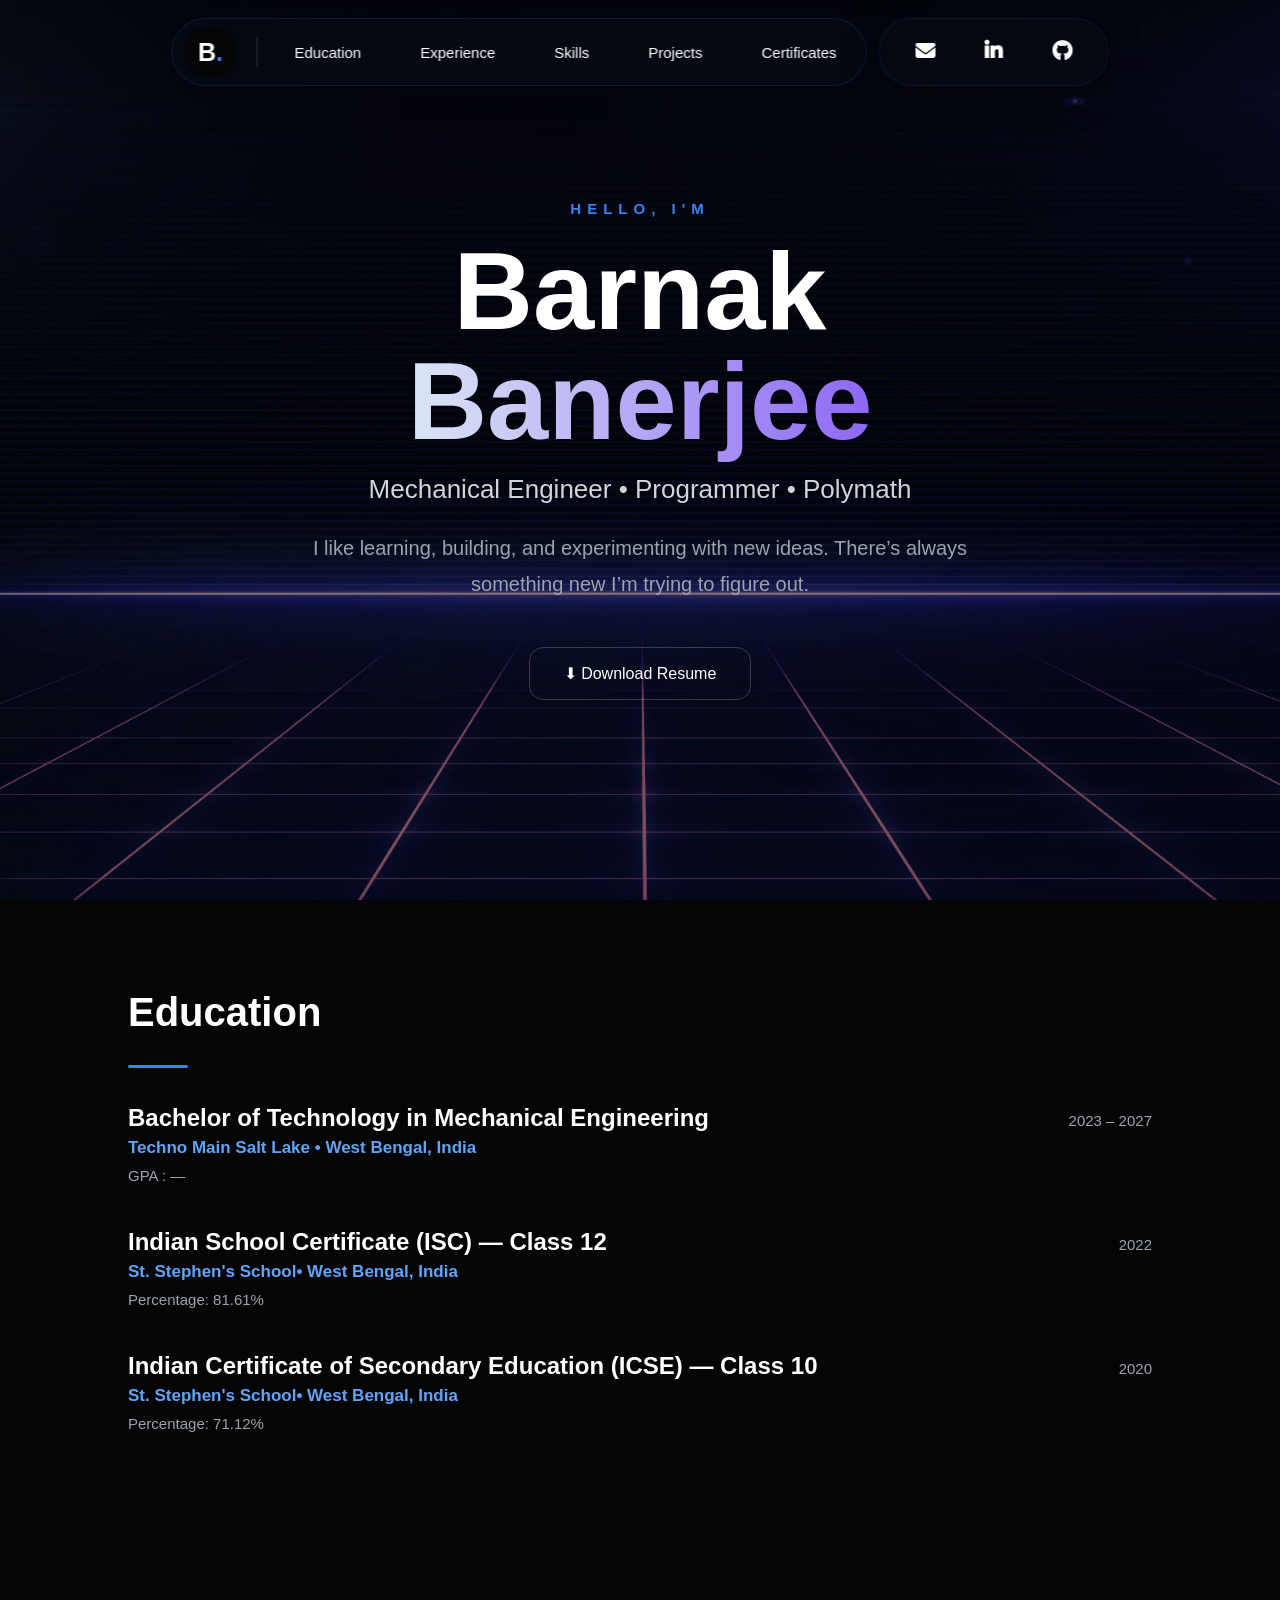
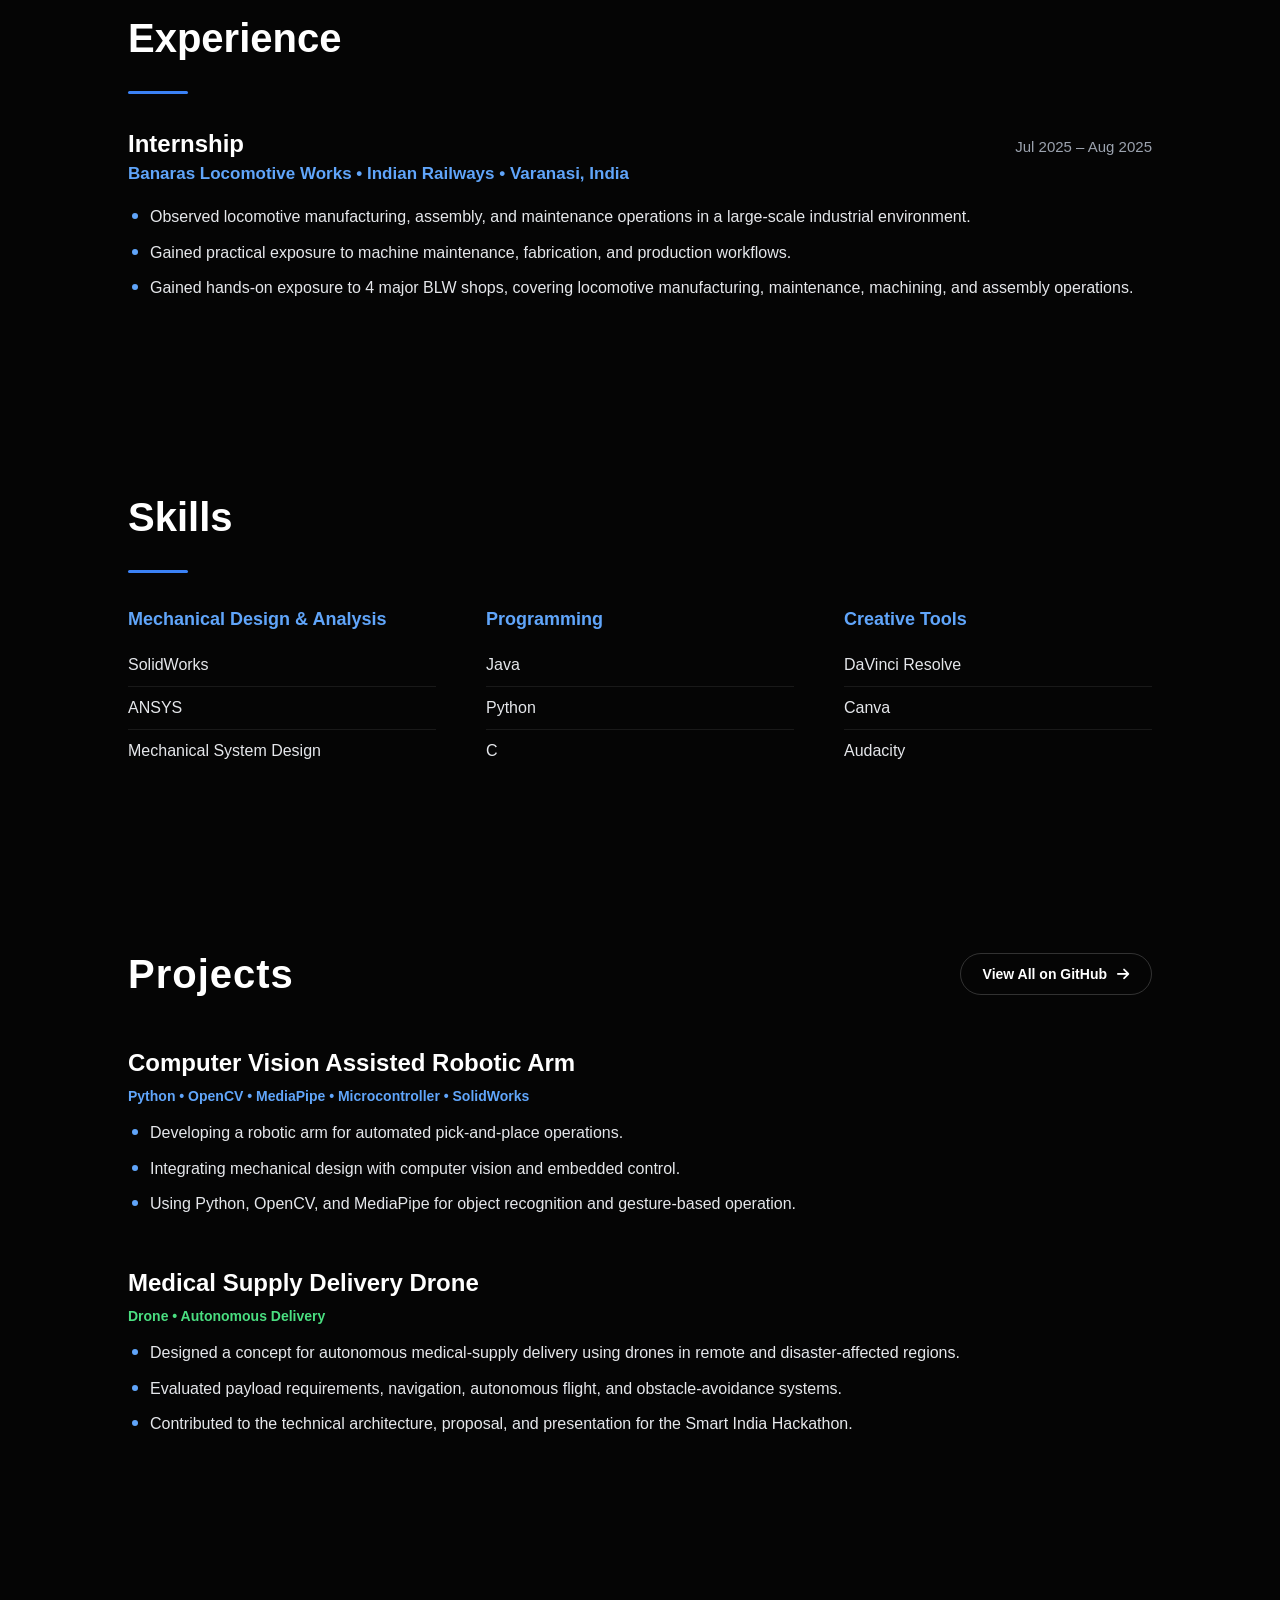
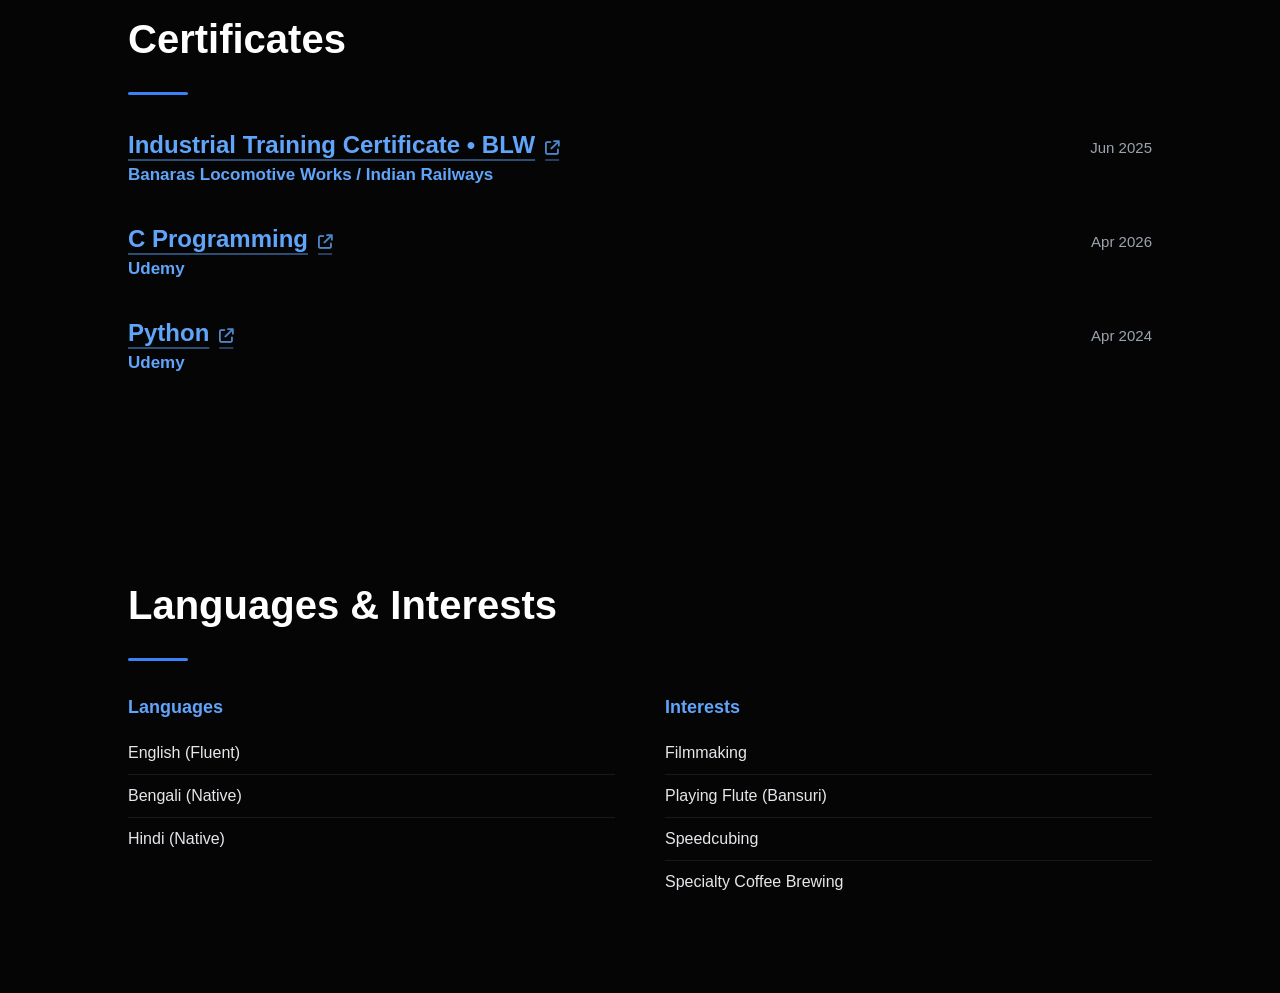
==== buffer.html @ c885ac97 "check" ====
<!DOCTYPE html><html>
    <head>
    <link rel="stylesheet" href="https://cdnjs.cloudflare.com/ajax/libs/font-awesome/6.5.2/css/all.min.css">
    <meta charset='UTF-8'><meta name='viewport' content='width=device-width,initial-scale=1'>
<title>Barnak | Portfolio</title><link rel='stylesheet' href='style.css'></head>
<body>
<nav>

    <!-- Navigation -->
    <div class="nav-main" id="navMain">

        <div class="nav-logo" id="navLogoBtn" role="button" tabindex="0" aria-label="Toggle menu">
            B<span>.</span>
        </div>

        <div class="nav-divider"></div>

        <div class="nav-links" id="navLinks">
            <a href="#education">Education</a>
            <a href="#experience">Experience</a>
            <a href="#skills">Skills</a>
            <a href="#projects">Projects</a>
            <a href="#certificates">Certificates</a>

        </div>

    </div>


    <!-- Contact -->
<div class="nav-contact">

    <a href="mailto:barnakbanerjee6354@gmail.com">
        <i class="fa-solid fa-envelope contact-icon"></i>
        <small></small>
    </a>

    <a href="https://www.linkedin.com/in/banerjeebarnak/" target="_blank">
        <i class="fa-brands fa-linkedin-in contact-icon"></i>
        <small></small>
    </a>

    <a href="https://github.com/Barnak67" target="_blank">
        <i class="fa-brands fa-github contact-icon"></i>
        <small></small>
    </a>

</div>

</nav>
<section class="hero">

    <div class="hero-content">

        <span class="hero-tag">
            HELLO, I'M
        </span>

        <h1>
            Barnak
            <span>Banerjee</span>
        </h1>

        <h2>
            Mechanical Engineer • Programmer • Polymath
        </h2>

        <p>
        I like learning, building, and experimenting with new ideas. 
        There’s always something new I’m trying to figure out.
        </p>

    <div class="hero-buttons">

    <a href="assets/certificates/Barnak_Resume.pdf" target="_blank" class="btn-outline">
        ⬇ Download Resume
    </a>

</div>

    </div>

</section>
<section id='education'>
    <div class="section-header">
        <h2>Education</h2>
        <div class="section-underline"></div>
    </div>

<div class="edu-list">

    <div class="edu-entry">
        <div class="edu-top">
            <h3 class="edu-degree">Bachelor of Technology in Mechanical Engineering</h3>
            <span class="edu-date">2023 – 2027</span>
        </div>
        <p class="edu-school">Techno Main Salt Lake &bull; West Bengal, India</p>
        <p class="edu-detail">GPA : —</p>
    </div>

    <div class="edu-entry">
        <div class="edu-top">
            <h3 class="edu-degree">Indian School Certificate (ISC) — Class 12</h3>
            <span class="edu-date">2022</span>
        </div>
        <p class="edu-school">St. Stephen's School&bull; West Bengal, India </p>
        <p class="edu-detail">Percentage: 81.61%</p>
    </div>

    <div class="edu-entry">
        <div class="edu-top">
            <h3 class="edu-degree">Indian Certificate of Secondary Education (ICSE) — Class 10</h3>
            <span class="edu-date">2020</span>
        </div>
        <p class="edu-school">St. Stephen's School&bull; West Bengal, India</p>
        <p class="edu-detail">Percentage: 71.12%</p>
    </div>

</div>
</section>

<section id='experience'>
    <div class="section-header">
        <h2>Experience</h2>
        <div class="section-underline"></div>
    </div>

    <div class="exp-list">

        <div class="exp-entry">
            <div class="exp-top">   
                <h3 class="exp-title">Internship</h3>
                <span class="exp-date">Jul 2025 – Aug 2025</span>
            </div>
            <p class="exp-company">Banaras Locomotive Works &bull; Indian Railways &bull; Varanasi, India</p>

            <ul class="exp-bullets">
                <li>Observed locomotive manufacturing, assembly, and maintenance operations in a large-scale industrial environment.</li>
                <li>Gained practical exposure to machine maintenance, fabrication, and production workflows.</li>
                <li>Gained hands-on exposure to 4 major BLW shops, covering locomotive manufacturing, maintenance, machining, and assembly operations.</li>
            </ul>
        </div>

        <!-- <div class="exp-entry">
            <div class="exp-top">
                <h3 class="exp-title">Job / Internship Title</h3>
                <span class="exp-date">Start Date – End Date</span>
            </div>
            <p class="exp-company">Company Name &bull; City, Country</p>
            <ul class="exp-bullets">
                <li>...</li>
            </ul>
            <p class="exp-tags">...</p>
        </div> -->

    </div>
</section>

<section id='skills'>
    <div class="section-header">
        <h2>Skills</h2>
        <div class="section-underline"></div>
    </div>

    <div class="skills-columns">

        <div class="skills-category">
            <h3>Mechanical Design & Analysis</h3>
            <ul>
                <li>SolidWorks</li>
                <li>ANSYS</li>
                <li>Mechanical System Design</li>
            </ul>
        </div>

        <div class="skills-category">
            <h3>Programming</h3>
            <ul>
                <li>Java</li>
                <li>Python</li>
                <li>C</li>
            </ul>
        </div>

        <div class="skills-category">
            <h3>Creative Tools</h3>
            <ul>
                <li>DaVinci Resolve</li>
                <li>Canva</li>
                <li>Audacity</li>
            </ul>
        </div>

    </div>
</section>

<section id='projects'>

    <div class="projects-header">
        <h2>Projects</h2>
        <a href="https://github.com/Barnak67" class="btn-view-all" target="_blank">
            View All on GitHub <i class="fa-solid fa-arrow-right"></i>
        </a>
    </div>

    <div class="projects-list">

        <div class="project-entry">
            <h3 class="project-title">Computer Vision Assisted Robotic Arm</h3>
            <p class="project-tag node-blue">Python &bull; OpenCV &bull; MediaPipe &bull; Microcontroller &bull; SolidWorks</p>
            <ul class="project-bullets">
                <li>Developing a robotic arm for automated pick-and-place operations.</li>
                <li>Integrating mechanical design with computer vision and embedded control.</li>
                <li>Using Python, OpenCV, and MediaPipe for object recognition and gesture-based operation.</li>
            </ul>
        </div>

        <div class="project-entry">
            <h3 class="project-title">Medical Supply Delivery Drone</h3>
            <p class="project-tag node-green">Drone &bull; Autonomous Delivery</p>
            <ul class="project-bullets">
                <li>Designed a concept for autonomous medical-supply delivery using drones in remote and disaster-affected regions.</li>
                <li>Evaluated payload requirements, navigation, autonomous flight, and obstacle-avoidance systems.</li>
                <li>Contributed to the technical architecture, proposal, and presentation for the Smart India Hackathon.</li>
            </ul>
        </div>

        <!-- Add more projects by duplicating a .project-entry block.
             Cycle through node-blue / node-purple / node-green / node-orange
             for the .project-tag color. -->

    </div>
</section>
<section id='certificates'>
    <div class="section-header">
        <h2>Certificates</h2>
        <div class="section-underline"></div>
    </div>

    <div class="cert-list">

        <div class="cert-entry">
            <div class="cert-top">
                <a href="assets/certificates/blw_cer.pdf" target="_blank" class="cert-name">Industrial Training Certificate &bull; BLW</a>
                <span class="cert-date">Jun 2025</span>
            </div>
            <p class="cert-issuer">Banaras Locomotive Works / Indian Railways</p>
        </div>
        
        <div class="cert-entry">
            <div class="cert-top">
                <a href="assets/certificates/c_programming.pdf" target="_blank" class="cert-name">C Programming</a>
                <span class="cert-date">Apr 2026</span>
            </div>
            <p class="cert-issuer">Udemy</p>
        </div>

        <div class="cert-entry">
            <div class="cert-top">
                <a href="assets/certificates/python_Cer.pdf" target="_blank" class="cert-name">Python</a>
                <span class="cert-date">Apr 2024</span>
            </div>
            <p class="cert-issuer">Udemy</p>
        </div>
        <!-- Add more certificates by duplicating a .cert-entry block.
             Point each href at the certificate file (PDF or image) saved
             in assets/certificates/, or at its public verification link. -->

    </div>
</section>
<section id='languages-interests'>
    <div class="section-header">
        <h2>Languages &amp; Interests</h2>
        <div class="section-underline"></div>
    </div>

    <div class="skills-columns">

        <div class="skills-category">
            <h3>Languages</h3>
            <ul>
                <li>English (Fluent)</li>
                <li>Bengali (Native)</li>
                <li>Hindi (Native)</li>
            </ul>
        </div>

        <div class="skills-category">
            <h3>Interests</h3>
            <ul>
                <li>Filmmaking</li>
                <li>Playing Flute (Bansuri)</li>
                <li>Speedcubing</li>
                <li>Specialty Coffee Brewing</li>
            </ul>
        </div>

    </div>
</section>
<script src='script.js'></script></body></html>
---- style.css ----
/* RESET */

*{
    margin:0;
    padding:0;
    box-sizing:border-box;
}

html{
    scroll-behavior:smooth;

    /* Fallback shown during the rubber-band overscroll bounce past
       the top/bottom edges - without this it defaults to white. */
    background-color:#050505;

    overscroll-behavior:none;
    overscroll-behavior-y:none;
}

/* BODY */

body{

    font-family:Arial, Helvetica, sans-serif;
    color:white;

    background:
    linear-gradient(
        rgba(0,0,0,.45),
        rgba(0,0,0,.45)
    ),

    url("assets/backgrounds/retrobackground.jpg");

    background-size:cover;
    background-position:center;
    background-repeat:no-repeat;
    background-attachment:fixed;
    background-color:#050505;

    overscroll-behavior:none;
    overscroll-behavior-y:none;

}

/* =========================
   NAVBAR
========================= */

nav{
    position:fixed;
    top:18px;
    left:50%;
    transform:translateX(-50%);

    display:flex;
    align-items:center;
    gap:12px;

    height:68px;

    background:rgba(5,10,18,.78);

    backdrop-filter:blur(20px);
    -webkit-backdrop-filter:blur(20px);

    border-radius:40px;

    z-index:1000;
}


/* =========================
   MAIN NAV
========================= */

.nav-main{
    height:68px;

    display:flex;
    align-items:center;

    padding:0 12px;

    background:rgba(5,10,18,.78);

    backdrop-filter:blur(20px);
    -webkit-backdrop-filter:blur(20px);

    border:1px solid rgba(59,130,246,.16);

    border-radius:40px;

    box-shadow:
        0 10px 35px rgba(0,0,0,.35),
        0 0 25px rgba(37,99,235,.05);
}


/* LOGO */

.nav-logo{
    width:52px;
    height:52px;

    display:flex;
    align-items:center;
    justify-content:center;

    border-radius:50%;

    background:#050505;

    color:#fff;

    font-size:25px;
    font-weight:800;
}

.nav-logo span{
    color:#3b82f6;
}


/* DIVIDER */

.nav-divider{
    width:1px;
    height:30px;

    margin:0 20px;

    background:rgba(255,255,255,.16);
}


/* LINKS */

.nav-links{
    display:flex;
    align-items:center;
    gap:25px;
}

.nav-links a{
    padding:11px 17px;

    border-radius:25px;

    color:#fff;

    text-decoration:none;

    font-size:15px;
    font-weight:500;

    transition:.3s ease;
}

.nav-links a:hover{
    background:rgba(255,255,255,.08);
}

.nav-links a.active{
    background:#2563eb;

    box-shadow:
        0 5px 20px rgba(37,99,235,.3);
}


/* MORE */




/* =========================
   CONTACT PILL
========================= */

.nav-contact{
    height:68px;

    display:flex;
    align-items:center;

    padding:0 12px;

    background:rgba(5,10,18,.78);

    backdrop-filter:blur(20px);
    -webkit-backdrop-filter:blur(20px);

    border:1px solid rgba(59,130,246,.12);

    border-radius:40px;

    box-shadow:
        0 10px 35px rgba(0,0,0,.35);
}


/* CONTACT ITEMS */

.nav-contact a{
    width:68px;
    height:58px;

    display:flex;
    flex-direction:column;
    align-items:center;
    justify-content:center;

    gap:3px;

    color:white;

    text-decoration:none;

    border-radius:30px;

    transition:.3s ease;
}

.nav-contact a:hover{
    background:rgba(59,130,246,.1);

    transform:translateY(-2px);
}


/* ICON */

.contact-icon{
    font-size:20px;
    font-weight:600;
}


/* LABEL */

.nav-contact small{
    font-size:10px;
    opacity:.8;
}

/* THEME BUTTON */

#themeToggle{
    width:42px;
    height:42px;

    margin-left:12px;

    display:flex;
    align-items:center;
    justify-content:center;

    border-radius:50%;

    border:none;

    background:none;

    color:white;

    font-size:22px;

    cursor:pointer;

    transition:.35s ease;
}

#themeToggle:hover{
    background:rgba(255,255,255,.08);

    transform:scale(1.1);
}



nav.scrolled{

    backdrop-filter:blur(45px);

    background:rgba(10,10,10,.55);

    box-shadow:0 12px 40px rgba(0,0,0,.35);

}

.logo{
    font-size:30px;
    font-weight:800;
    letter-spacing:1px;
}

.logo span{
    color:#3b82f6;
}
/* HERO */

.hero{

    min-height:100vh;

    display:flex;
    flex-direction:column;

    justify-content:center;
    align-items:center;

    text-align:center;

    padding:140px 30px;

    position:relative;

}

.hero-content{

    max-width:850px;

}

.hero-tag{

    color:#3b82f6;

    letter-spacing:6px;

    font-size:15px;

    font-weight:600;

}

.hero h1{

    font-size:clamp(60px,9vw,110px);

    margin:18px 0;

    line-height:1;

    font-weight:800;

}

.hero h1 span{
    background:linear-gradient(
        90deg,
        #dbe7f5,
        #8d67f4,
        #db044cbe,
        #c2b0f2
    );
    background-size:300% 100%;

    -webkit-background-clip:text;
    -webkit-text-fill-color:transparent;

    animation:gradientMove 5s ease infinite;
}

@keyframes gradientMove{
    0%{
        background-position:0% 50%;
    }

    50%{
        background-position:100% 50%;
    }

    100%{
        background-position:0% 50%;
    }
}

.hero h2{

    font-size:26px;

    font-weight:500;

    color:#d1d5db;

    margin-bottom:25px;

}

.hero p{

    font-size:20px;

    color:#9ca3af;

    line-height:1.8;

    max-width:700px;

    margin:auto;

}

/* BUTTON */

.hero-buttons{

    margin-top:45px;

    display:flex;

    justify-content:center;

    gap:20px;

    flex-wrap:wrap;

}

.btn{

    padding:16px 34px;

    border-radius:14px;

    background:#2563eb;

    color:white;

    text-decoration:none;

    font-weight:bold;

    transition:.35s;

}

.btn:hover{

    transform:translateY(-5px);

    box-shadow:0 15px 35px rgba(37,99,235,.4);

}

.btn-outline{

    padding:16px 34px;

    border-radius:14px;

    border:1px solid rgba(255,255,255,.2);

    color:white;

    text-decoration:none;

    transition:.35s;

}

.btn-outline:hover{

    background:rgba(255,255,255,.08);

    transform:translateY(-5px);

}


.mouse{

    width:26px;

    height:42px;

    border:2px solid white;

    border-radius:30px;

    margin:auto;

    position:relative;

}

.mouse::before{

    content:"";

    position:absolute;

    width:5px;

    height:8px;

    background:white;

    border-radius:50%;

    left:50%;

    top:8px;

    transform:translateX(-50%);

    animation:wheel 2s infinite;

}

@keyframes wheel{

    from{

        opacity:1;

        transform:translate(-50%,0);

    }

    to{

        opacity:0;

        transform:translate(-50%,16px);

    }

}

@keyframes float{

    50%{

        transform:translate(-50%,8px);

    }

}

/* SECTIONS */

section{

    padding:90px 10%;

    scroll-margin-top:120px;

}

section h2{

    font-size:40px;

    margin-bottom:30px;

}

/* GENERIC CARD GRID (legacy) */

.cards{

    display:grid;

    grid-template-columns:repeat(auto-fit,minmax(280px,1fr));

    gap:30px;

}

/* CARD */

.card{

    padding:25px;

    border-radius:24px;

    background:rgba(20,20,20,.55);

    backdrop-filter:blur(12px);

    border:1px solid rgba(255,255,255,.08);

    transition:.35s;

}

.card:hover{

    transform:translateY(-10px);

    border-color:#38bdf8;

}

/* SKILLS */

.skills-columns{
    display:grid;
    grid-template-columns:repeat(auto-fit,minmax(220px,1fr));
    gap:40px 50px;
}

.skills-category h3{
    font-size:18px;
    font-weight:700;
    color:#60a5fa;

    margin-bottom:14px;
}

.skills-category ul{
    list-style:none;
}

.skills-category li{
    padding:12px 0;

    font-size:16px;
    color:#e5e7eb;

    border-bottom:1px solid rgba(255,255,255,.08);
}

.skills-category li:last-child{
    border-bottom:none;
}

@media (max-width:768px){

    .skills-columns{
        grid-template-columns:1fr 1fr;
        gap:30px;
    }
}

@media (max-width:480px){

    .skills-columns{
        grid-template-columns:1fr;
    }
}

/* EDUCATION */

.section-header{
    margin-bottom:36px;
}

.section-underline{
    width:60px;
    height:3px;

    margin-top:8px;

    background:#3b82f6;

    border-radius:2px;
}

.edu-list{
    display:flex;
    flex-direction:column;
    gap:40px;
}

.edu-entry{
    display:flex;
    flex-direction:column;
    gap:6px;
}

.edu-top{
    display:flex;
    justify-content:space-between;
    align-items:baseline;

    gap:20px;

    flex-wrap:wrap;
}

.edu-degree{
    font-size:24px;
    font-weight:700;
    margin:0;
}

.edu-date{
    font-size:15px;
    color:#9ca3af;
    white-space:nowrap;
}

.edu-school{
    font-size:17px;
    font-weight:600;
    color:#60a5fa;
}

.edu-detail{
    font-size:15px;
    color:#9ca3af;
    line-height:1.6;
}

.edu-highlight{
    color:#60a5fa;
    font-weight:500;
}

/* EXPERIENCE */

.exp-list{
    display:flex;
    flex-direction:column;
    gap:50px;
}

.exp-entry{
    display:flex;
    flex-direction:column;
    gap:6px;
}

.exp-top{
    display:flex;
    justify-content:space-between;
    align-items:baseline;

    gap:20px;

    flex-wrap:wrap;
}

.exp-title{
    font-size:24px;
    font-weight:700;
    margin:0;
}

.exp-date{
    font-size:15px;
    color:#9ca3af;
    white-space:nowrap;
}

.exp-company{
    font-size:17px;
    font-weight:600;
    color:#60a5fa;

    margin-bottom:8px;
}

.exp-bullets{
    list-style:none;

    display:flex;
    flex-direction:column;
    gap:10px;

    margin:6px 0 14px 0;
}

.exp-bullets li{
    position:relative;

    padding-left:22px;

    font-size:16px;
    color:#e5e7eb;
    line-height:1.6;
}

.exp-bullets li::before{
    content:"";

    position:absolute;

    left:4px;
    top:9px;

    width:6px;
    height:6px;

    border-radius:50%;

    background:#60a5fa;
}

.exp-tags{
    font-family:"Courier New", monospace;

    font-size:13px;

    color:#6b7280;

    letter-spacing:.3px;
}

/* PROJECTS */

.projects-header{
    display:flex;
    justify-content:space-between;
    align-items:center;

    flex-wrap:wrap;
    gap:20px;

    margin-bottom:50px;
}

.projects-header h2{
    margin-bottom:0;
    letter-spacing:1px;
}

.btn-view-all{
    display:flex;
    align-items:center;
    gap:10px;

    padding:12px 22px;

    border:1px solid rgba(255,255,255,.18);
    border-radius:40px;

    color:white;

    font-size:14px;
    font-weight:600;

    text-decoration:none;

    transition:.3s ease;
}

.btn-view-all:hover{
    background:rgba(255,255,255,.08);
    border-color:rgba(255,255,255,.35);
    transform:translateY(-3px);
}

.projects-list{
    display:flex;
    flex-direction:column;
    gap:50px;
}

.project-entry{
    display:flex;
    flex-direction:column;
    gap:6px;
}

.project-title{
    font-size:24px;
    font-weight:700;
    line-height:1.3;

    margin:0 0 4px 0;
}

.project-tag{
    font-size:14px;
    font-weight:600;

    margin-bottom:10px;
}

.project-bullets{
    list-style:none;

    display:flex;
    flex-direction:column;
    gap:10px;

    margin:0;
}

.project-bullets li{
    position:relative;

    padding-left:22px;

    font-size:16px;
    color:#e5e7eb;
    line-height:1.6;
}

.project-bullets li::before{
    content:"";

    position:absolute;

    left:4px;
    top:9px;

    width:6px;
    height:6px;

    border-radius:50%;

    background:#60a5fa;
}

/* color themes (reused by project tags) */

.project-tag.node-blue{
    color:#60a5fa;
}

.project-tag.node-purple{
    color:#c084fc;
}

.project-tag.node-green{
    color:#4ade80;
}

.project-tag.node-orange{
    color:#fb923c;
}

/* CONTACT */

#certificates{

    padding-bottom:120px;

}

/* CERTIFICATES */

.cert-list{
    display:flex;
    flex-direction:column;
    gap:40px;
}

.cert-entry{
    display:flex;
    flex-direction:column;
    gap:6px;
}

.cert-top{
    display:flex;
    justify-content:space-between;
    align-items:baseline;

    gap:20px;

    flex-wrap:wrap;
}

/* Certificate titles are links to the PDF, so they look clickable
   at rest (blue + underline + icon), not only on hover. This also
   matters on touch screens, which have no hover. */
.cert-name{
    display:inline-flex;
    align-items:baseline;
    gap:10px;

    font-size:24px;
    font-weight:700;

    color:#60a5fa;

    text-decoration:underline;
    text-decoration-color:rgba(96,165,250,.45);
    text-decoration-thickness:2px;
    text-underline-offset:6px;

    cursor:pointer;

    transition:.3s ease;
}

.cert-name::after{
    content:"\f08e";
    font-family:"Font Awesome 6 Free";
    font-weight:900;
    font-size:.6em;

    opacity:.8;

    transition:.3s ease;
}

.cert-name:hover,
.cert-name:focus-visible{
    color:#93c5fd;
    text-decoration-color:#93c5fd;
}

.cert-name:hover::after,
.cert-name:focus-visible::after{
    opacity:1;
    transform:translate(2px,-2px);
}

.cert-name:focus-visible{
    outline:2px solid #60a5fa;
    outline-offset:6px;
    border-radius:4px;
}

/* TOAST (email copied) */

.toast{
    position:fixed;
    bottom:30px;
    left:50%;

    transform:translate(-50%,20px);

    padding:12px 22px;

    background:rgba(5,10,18,.92);

    backdrop-filter:blur(20px);
    -webkit-backdrop-filter:blur(20px);

    border:1px solid rgba(59,130,246,.35);
    border-radius:40px;

    color:#fff;
    font-size:14px;
    font-weight:500;

    box-shadow:0 10px 35px rgba(0,0,0,.45);

    opacity:0;
    pointer-events:none;

    transition:opacity .3s ease, transform .3s ease;

    z-index:2000;
}

.toast.show{
    opacity:1;
    transform:translate(-50%,0);
}

.cert-date{
    font-size:15px;
    color:#9ca3af;
    white-space:nowrap;
}

.cert-issuer{
    font-size:17px;
    font-weight:600;
    color:#60a5fa;
}
/* =========================
   RESPONSIVE / MOBILE
========================= */

@media (max-width:768px){

    /* The mobile backdrop is applied via body::before (fixed to the
       viewport) instead of body's own background. Putting it directly
       on body with background-size:cover would size the image to
       cover the ENTIRE scrollable page height (not just the screen),
       stretching it far beyond its natural proportions on a long page.
       A fixed, viewport-sized pseudo-element keeps the framing correct
       and still avoids the scroll jank that background-attachment:fixed
       causes on mobile browsers. */
    body{
        background:none;
    }

    body::before{
        content:"";

        position:fixed;
        inset:0;
        z-index:-1;

        background:
        linear-gradient(
            rgba(0,0,0,.45),
            rgba(0,0,0,.45)
        ),
        url("assets/backgrounds/mobBack.png");

        background-size:cover;
        background-position:center;
        background-repeat:no-repeat;
    }

    /* Shrink hero padding + text so it doesn't dominate the screen */
    .hero{
        padding:110px 20px 70px;
    }

    .hero h1{
        font-size:clamp(42px,13vw,70px);
    }

    .hero h2{
        font-size:19px;
    }

    .hero p{
        font-size:16px;
    }

    /* Sections: less side padding on narrow screens */
    section{
        padding:60px 6%;
    }

    section h2{
        font-size:30px;
    }

    /* NAVBAR: collapses to just the logo pill; tapping it expands
       into a scrollable link pill. Contact pill stays as-is. */

    /* The outer <nav> has its own blurred background meant to blend
       the two pills together on desktop. On mobile the pills sit far
       apart, so that background shows as a blurry smudge in the gap
       — kill it here; nav-main and nav-contact carry their own. */
    nav,
    nav.scrolled{
        background:none;
        backdrop-filter:none;
        -webkit-backdrop-filter:none;
        box-shadow:none;
    }

    nav{
        top:14px;
        left:16px;
        right:16px;
        width:auto;
        max-width:none;
        transform:none;

        justify-content:space-between;
        gap:8px;
    }

    .nav-main{
        flex-shrink:0;
        width:52px;
        height:52px;
        max-width:52px;

        padding:0;

        border-radius:50%;

        overflow:hidden;

        transition:max-width .35s ease, width .35s ease, padding .35s ease, border-radius .35s ease;
    }

    .nav-main.expanded{
        width:auto;
        max-width:100%;
        flex:1;
        padding:0 6px 0 4px;

        border-radius:30px;
    }

    .nav-logo{
        width:52px;
        height:52px;
        font-size:22px;

        flex-shrink:0;

        cursor:pointer;
    }

    .nav-divider{
        display:none;
        flex-shrink:0;
        margin:0 8px;
        height:22px;
    }

    .nav-main.expanded .nav-divider{
        display:block;
    }

    .nav-links{
        display:none;

        flex-wrap:nowrap;
        gap:8px;

        overflow-x:auto;
        -ms-overflow-style:none;
        scrollbar-width:none;

        min-width:0;
    }

    .nav-links::-webkit-scrollbar{
        display:none;
    }

    .nav-main.expanded .nav-links{
        display:flex;
    }

    .nav-links a{
        flex-shrink:0;
        white-space:nowrap;

        padding:9px 14px;
        font-size:13px;
    }

    .nav-contact{
        flex-shrink:0;
        height:52px;
        padding:0 6px;
    }

    .nav-contact a{
        width:36px;
        height:44px;
        gap:1px;
    }

    .contact-icon{
        font-size:14px;
    }

    .nav-contact small{
        font-size:7px;
    }

    /* Cards stack cleanly */
    .cards{
        grid-template-columns:1fr;
        gap:20px;
    }

    /* Education / experience: date drops under the title instead of squeezing beside it */
    .edu-top,
    .exp-top,
    .cert-top{
        flex-direction:column;
        gap:4px;
    }

    .edu-degree,
    .exp-title{
        font-size:20px;
    }
}

@media (max-width:420px){

    nav{
        left:10px;
        right:10px;
    }

    .hero{
        padding:100px 16px 60px;
    }

    .hero-tag{
        letter-spacing:3px;
        font-size:13px;
    }

    .btn,
    .btn-outline{
        padding:14px 24px;
        font-size:15px;
    }
}
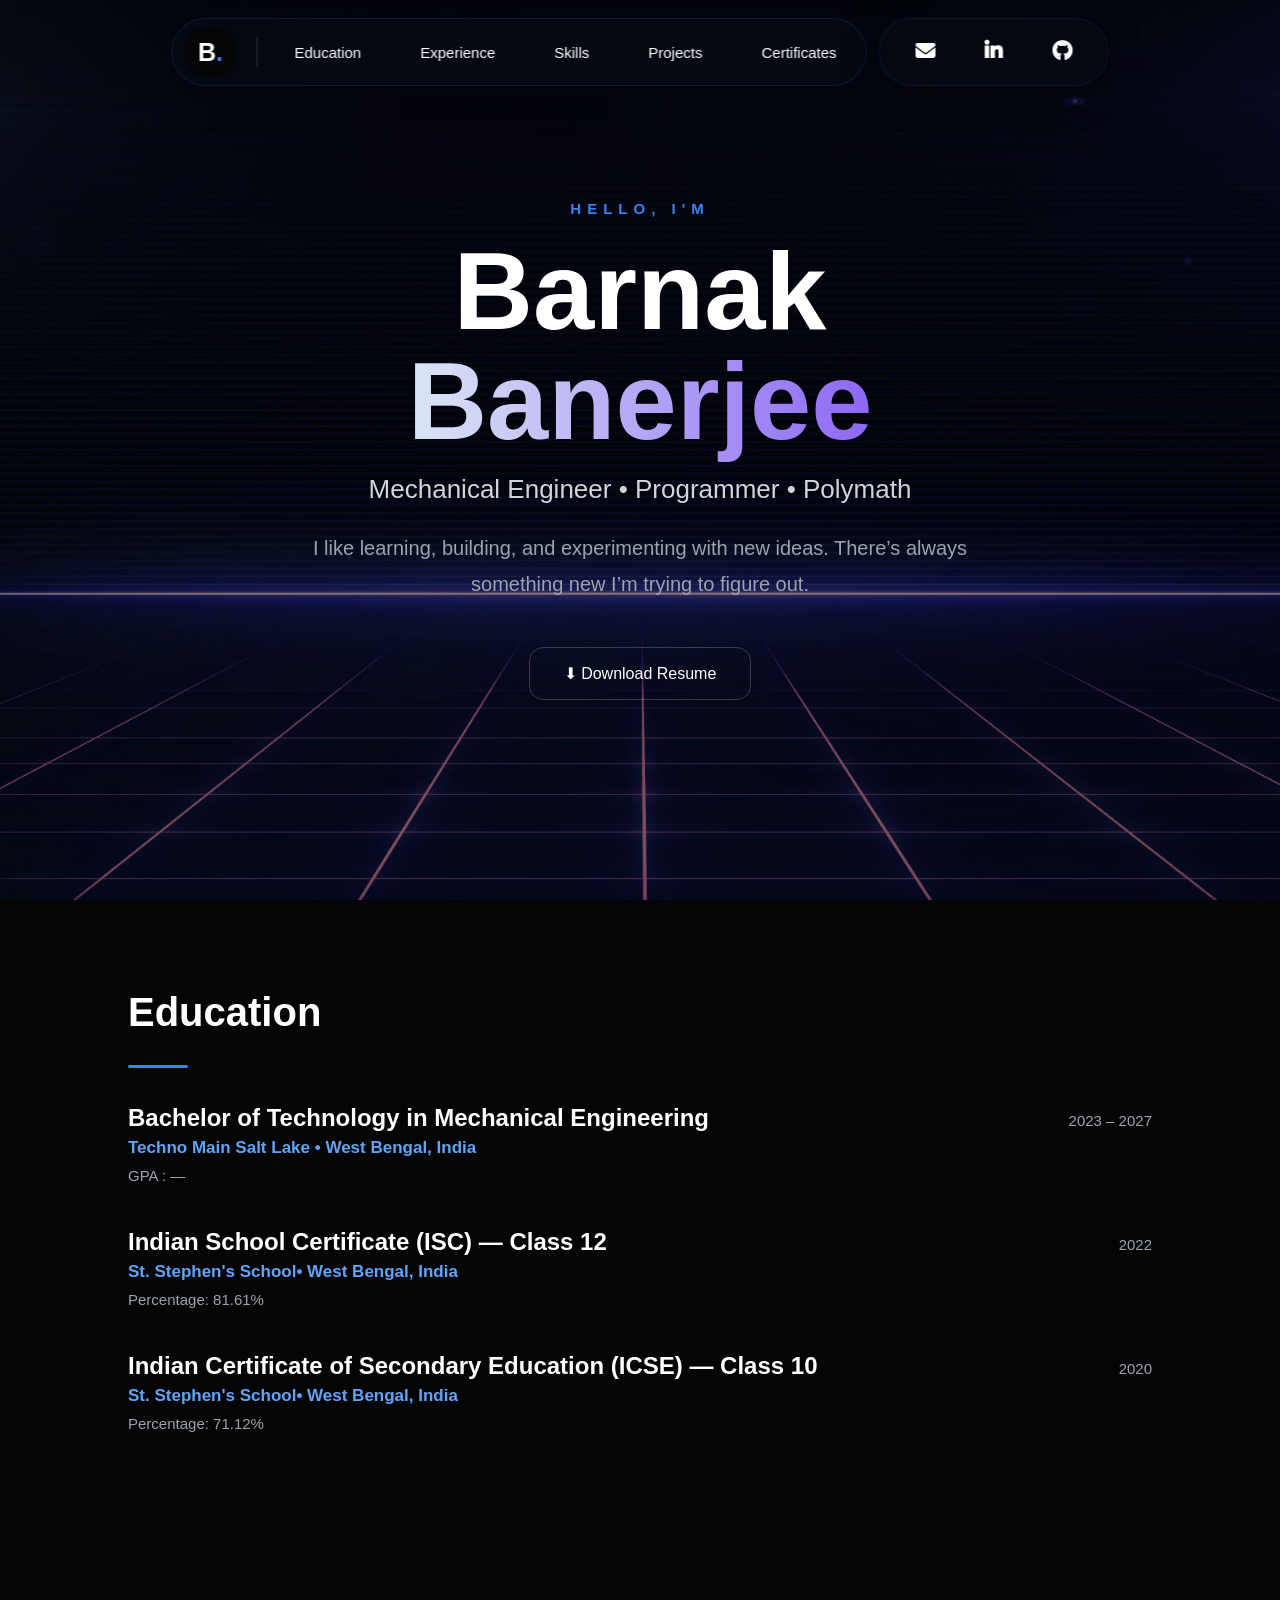
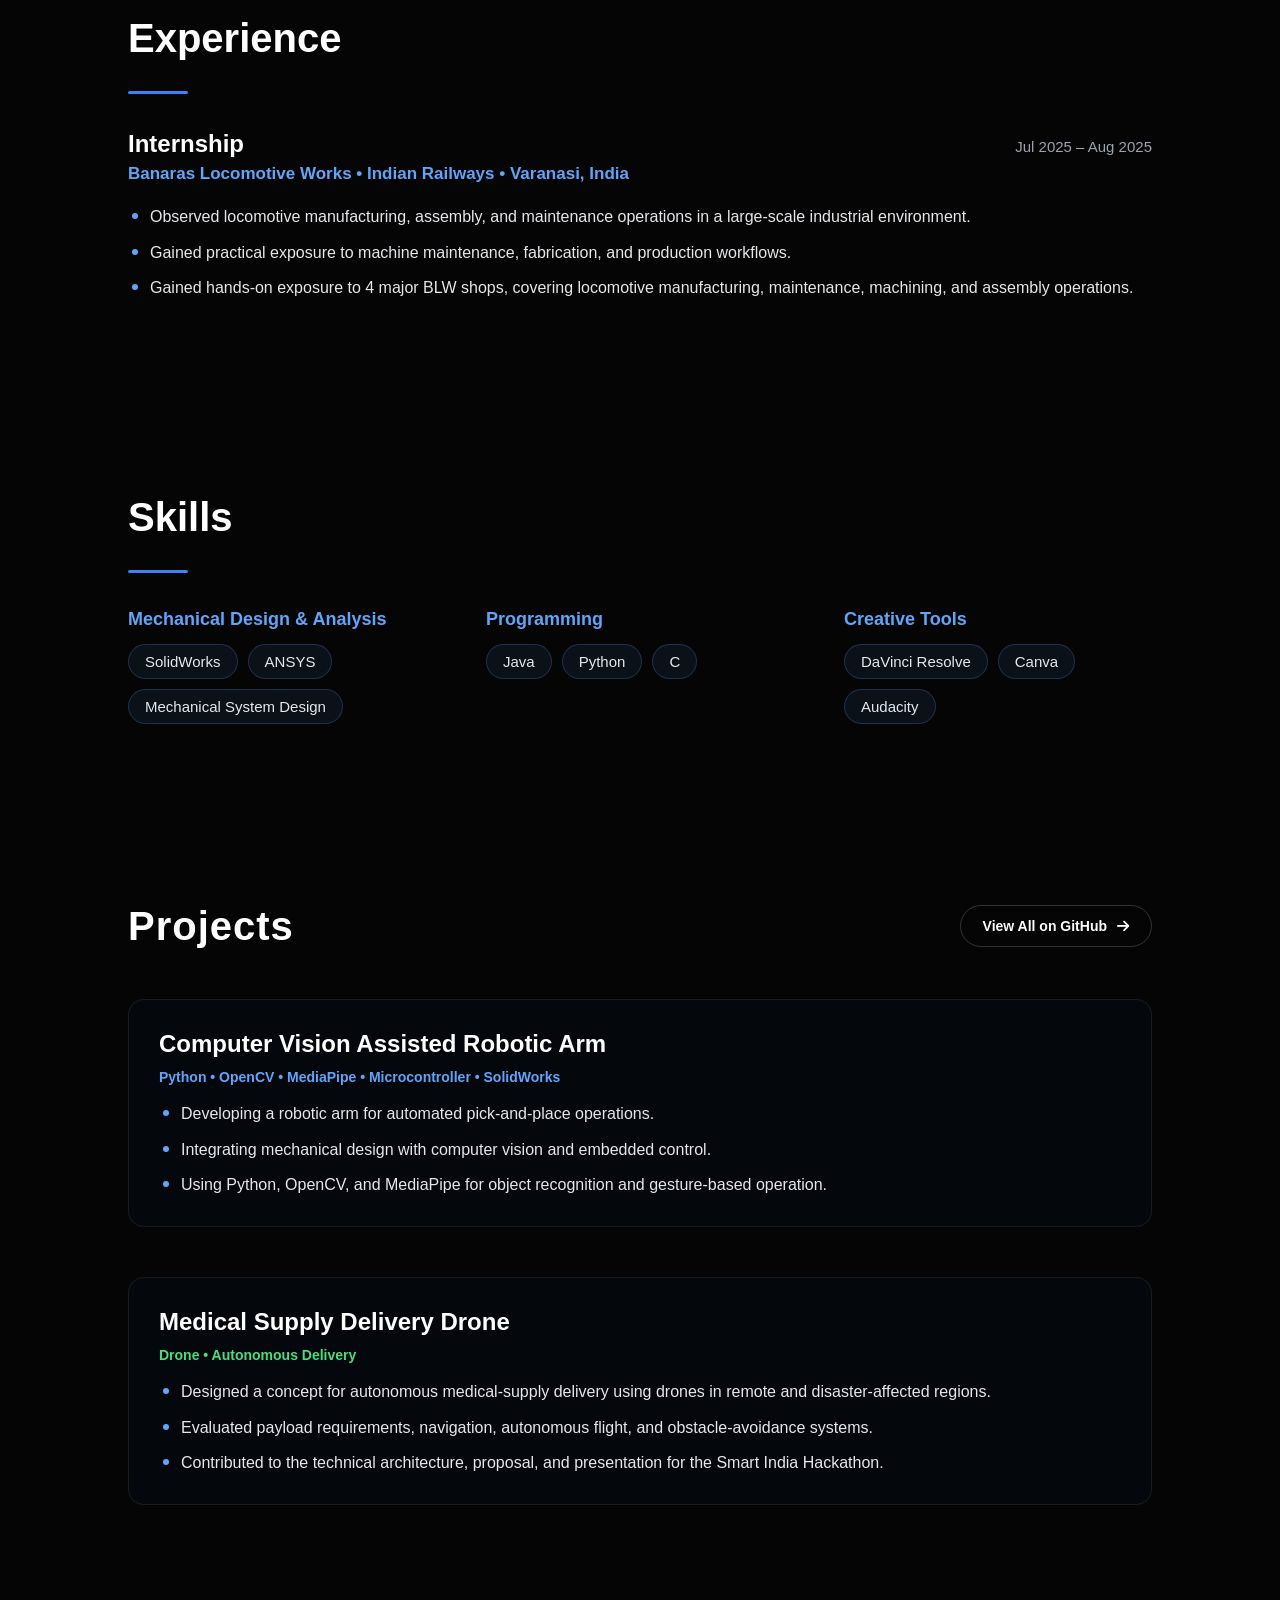
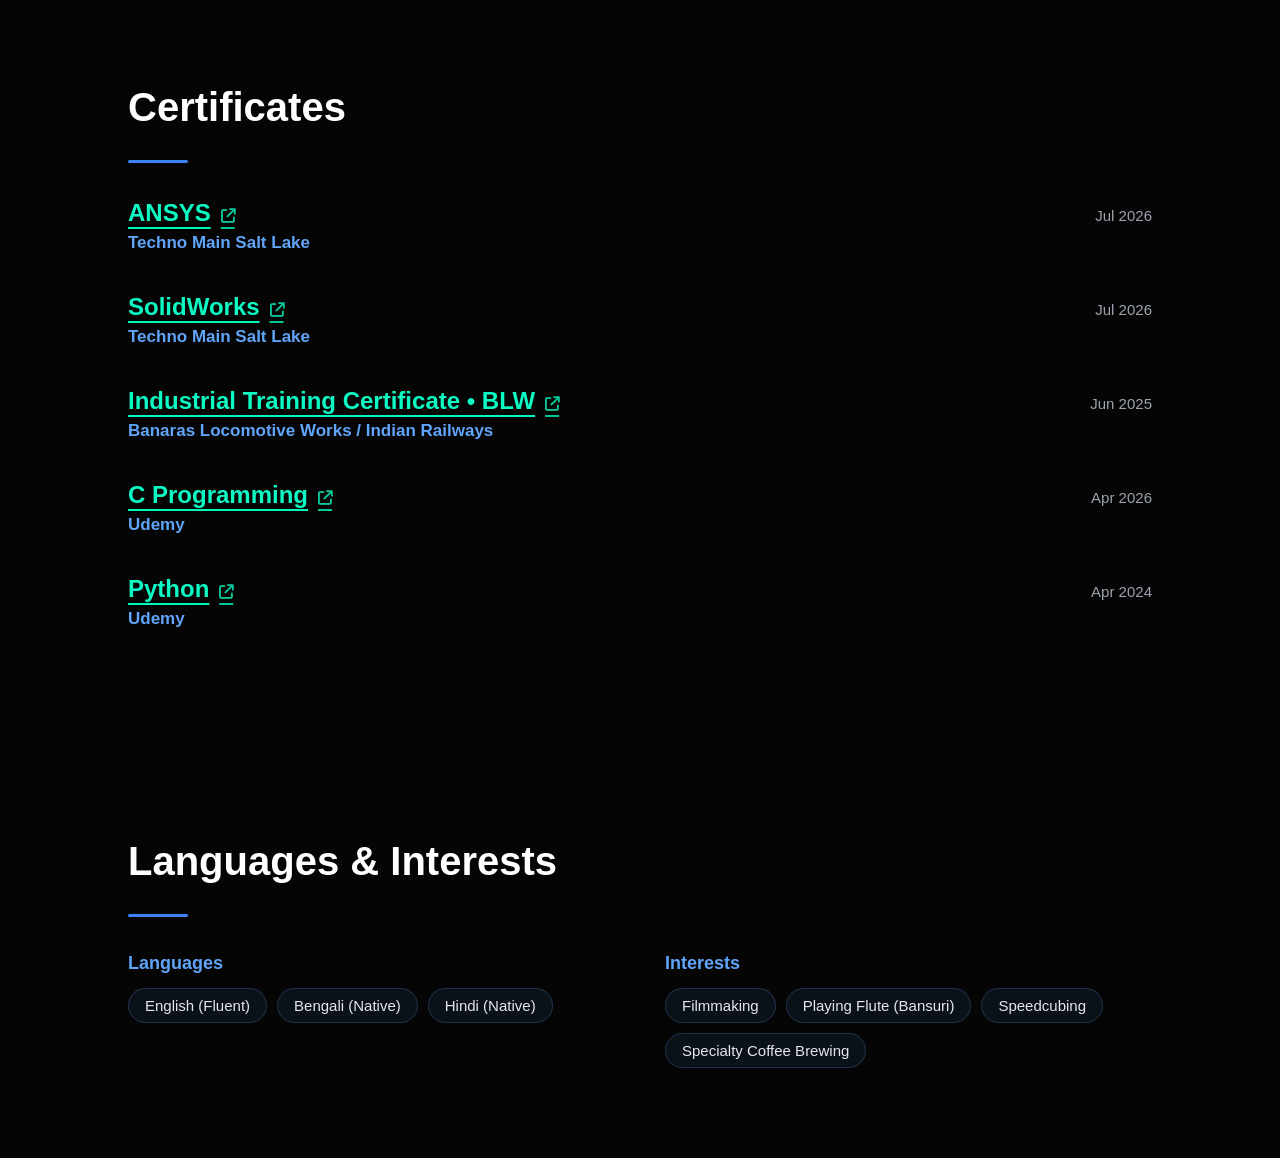
==== commit d3e33c6a: "few aesthetical changes, new cv upload" ====
--- a/buffer.html
+++ b/buffer.html
@@ -30,7 +30,7 @@
     <!-- Contact -->
 <div class="nav-contact">
 
-    <a href="mailto:barnakbanerjee6354@gmail.com">
+    <a href="mailto:barnakbanerjee6354@gmail.com" id="copyEmail" data-email="barnakbanerjee6354@gmail.com" title="Copy email address" aria-label="Copy email address">
         <i class="fa-solid fa-envelope contact-icon"></i>
         <small></small>
     </a>
@@ -238,15 +238,30 @@
     </div>
 
     <div class="cert-list">
-
         <div class="cert-entry">
+            <div class="cert-top">
+                <a href="assets/certificates/Barnak%20Banerjee_TMSL_Ansys.pdf" target="_blank" rel="noopener" class="cert-name">ANSYS</a>
+                <span class="cert-date">Jul 2026</span>
+            </div>
+            <p class="cert-issuer">Techno Main Salt Lake</p>
+        </div>
+
+        <div class="cert-entry">
+            <div class="cert-top">
+                <a href="assets/certificates/Barnak%20Banaerjee_TMSL_SolidWorks.pdf" target="_blank" rel="noopener" class="cert-name">SolidWorks</a>
+                <span class="cert-date">Jul 2026</span>
+            </div>
+            <p class="cert-issuer">Techno Main Salt Lake</p>
+        </div>
+
+                <div class="cert-entry">
             <div class="cert-top">
                 <a href="assets/certificates/blw_cer.pdf" target="_blank" class="cert-name">Industrial Training Certificate &bull; BLW</a>
                 <span class="cert-date">Jun 2025</span>
             </div>
             <p class="cert-issuer">Banaras Locomotive Works / Indian Railways</p>
         </div>
-        
+
         <div class="cert-entry">
             <div class="cert-top">
                 <a href="assets/certificates/c_programming.pdf" target="_blank" class="cert-name">C Programming</a>
@@ -262,6 +277,7 @@
             </div>
             <p class="cert-issuer">Udemy</p>
         </div>
+
         <!-- Add more certificates by duplicating a .cert-entry block.
              Point each href at the certificate file (PDF or image) saved
              in assets/certificates/, or at its public verification link. -->
--- a/style.css
+++ b/style.css
@@ -244,38 +244,9 @@
     opacity:.8;
 }
 
-/* THEME BUTTON */
-
-#themeToggle{
-    width:42px;
-    height:42px;
-
-    margin-left:12px;
-
-    display:flex;
-    align-items:center;
-    justify-content:center;
-
-    border-radius:50%;
-
-    border:none;
-
-    background:none;
-
-    color:white;
-
-    font-size:22px;
-
-    cursor:pointer;
-
-    transition:.35s ease;
-}
-
-#themeToggle:hover{
-    background:rgba(255,255,255,.08);
-
-    transform:scale(1.1);
-}
+
+
+
 
 
 
@@ -289,15 +260,7 @@
 
 }
 
-.logo{
-    font-size:30px;
-    font-weight:800;
-    letter-spacing:1px;
-}
-
-.logo span{
-    color:#3b82f6;
-}
+
 /* HERO */
 
 .hero{
@@ -471,75 +434,7 @@
 }
 
 
-.mouse{
-
-    width:26px;
-
-    height:42px;
-
-    border:2px solid white;
-
-    border-radius:30px;
-
-    margin:auto;
-
-    position:relative;
-
-}
-
-.mouse::before{
-
-    content:"";
-
-    position:absolute;
-
-    width:5px;
-
-    height:8px;
-
-    background:white;
-
-    border-radius:50%;
-
-    left:50%;
-
-    top:8px;
-
-    transform:translateX(-50%);
-
-    animation:wheel 2s infinite;
-
-}
-
-@keyframes wheel{
-
-    from{
-
-        opacity:1;
-
-        transform:translate(-50%,0);
-
-    }
-
-    to{
-
-        opacity:0;
-
-        transform:translate(-50%,16px);
-
-    }
-
-}
-
-@keyframes float{
-
-    50%{
-
-        transform:translate(-50%,8px);
-
-    }
-
-}
+
 
 /* SECTIONS */
 
@@ -559,43 +454,12 @@
 
 }
 
-/* GENERIC CARD GRID (legacy) */
-
-.cards{
-
-    display:grid;
-
-    grid-template-columns:repeat(auto-fit,minmax(280px,1fr));
-
-    gap:30px;
-
-}
-
-/* CARD */
-
-.card{
-
-    padding:25px;
-
-    border-radius:24px;
-
-    background:rgba(20,20,20,.55);
-
-    backdrop-filter:blur(12px);
-
-    border:1px solid rgba(255,255,255,.08);
-
-    transition:.35s;
-
-}
-
-.card:hover{
-
-    transform:translateY(-10px);
-
-    border-color:#38bdf8;
-
-}
+
+
+
+
+
+
 
 /* SKILLS */
 
@@ -615,19 +479,21 @@
 
 .skills-category ul{
     list-style:none;
+
+    display:flex;
+    flex-wrap:wrap;
+    gap:10px;
 }
 
 .skills-category li{
-    padding:12px 0;
-
-    font-size:16px;
+    padding:8px 16px;
+
+    font-size:15px;
     color:#e5e7eb;
 
-    border-bottom:1px solid rgba(255,255,255,.08);
-}
-
-.skills-category li:last-child{
-    border-bottom:none;
+    background:rgba(96,165,250,.08);
+    border:1px solid rgba(96,165,250,.22);
+    border-radius:999px;
 }
 
 @media (max-width:768px){
@@ -857,6 +723,49 @@
     display:flex;
     flex-direction:column;
     gap:6px;
+
+    padding:28px 30px;
+
+    background:rgba(5,10,18,.5);
+    border:1px solid rgba(255,255,255,.08);
+    border-radius:16px;
+
+    transition:border-color .3s ease;
+}
+
+.project-entry:hover{
+    border-color:rgba(96,165,250,.4);
+}
+
+.project-top{
+    display:flex;
+    justify-content:space-between;
+    align-items:baseline;
+
+    gap:20px;
+
+    flex-wrap:wrap;
+}
+
+.project-date{
+    font-size:15px;
+    color:#9ca3af;
+    white-space:nowrap;
+}
+
+.project-link{
+    align-self:flex-start;
+
+    margin-top:14px;
+
+    color:#60a5fa;
+    font-size:15px;
+    font-weight:600;
+    text-decoration:none;
+}
+
+.project-link:hover{
+    text-decoration:underline;
 }
 
 .project-title{
@@ -971,10 +880,10 @@
     font-size:24px;
     font-weight:700;
 
-    color:#60a5fa;
+    color:#0cfac3;
 
     text-decoration:underline;
-    text-decoration-color:rgba(96,165,250,.45);
+    text-decoration-color:#00f7bd;
     text-decoration-thickness:2px;
     text-underline-offset:6px;
 
@@ -1245,15 +1154,10 @@
         font-size:7px;
     }
 
-    /* Cards stack cleanly */
-    .cards{
-        grid-template-columns:1fr;
-        gap:20px;
-    }
-
-    /* Education / experience: date drops under the title instead of squeezing beside it */
+/* Education / experience: date drops under the title instead of squeezing beside it */
     .edu-top,
     .exp-top,
+    .project-top,
     .cert-top{
         flex-direction:column;
         gap:4px;
@@ -1286,4 +1190,167 @@
         padding:14px 24px;
         font-size:15px;
     }
+}
+
+/* =========================
+   BUTTON FOCUS
+========================= */
+
+.btn:focus-visible,
+.btn-outline:focus-visible,
+.btn-view-all:focus-visible,
+.nav-contact a:focus-visible,
+.nav-links a:focus-visible,
+.footer-links a:focus-visible,
+.email-copy:focus-visible{
+    outline:2px solid #60a5fa;
+    outline-offset:4px;
+}
+
+/* =========================
+   FOOTER / CONTACT
+========================= */
+
+.site-footer{
+    display:flex;
+    flex-direction:column;
+    align-items:flex-start;
+    gap:16px;
+
+    padding:70px 10% 40px;
+
+    border-top:1px solid rgba(255,255,255,.08);
+
+    scroll-margin-top:120px;
+}
+
+.site-footer h2{
+    font-size:32px;
+    margin:0;
+}
+
+.site-footer p{
+    font-size:16px;
+    line-height:1.6;
+    color:#9ca3af;
+}
+
+.email-copy{
+    display:inline-flex;
+    align-items:center;
+    gap:12px;
+
+    max-width:100%;
+
+    padding:14px 22px;
+
+    background:rgba(5,10,18,.6);
+    border:1px solid rgba(255,255,255,.18);
+    border-radius:40px;
+
+    color:#fff;
+    font:inherit;
+    font-size:17px;
+    font-weight:600;
+
+    cursor:pointer;
+
+    transition:.3s ease;
+}
+
+.email-copy span{
+    overflow-wrap:anywhere;
+    text-align:left;
+}
+
+.email-copy .fa-copy{
+    color:#60a5fa;
+}
+
+.email-copy:hover{
+    background:rgba(59,130,246,.12);
+    border-color:rgba(96,165,250,.6);
+}
+
+.footer-links{
+    display:flex;
+    flex-wrap:wrap;
+    gap:24px;
+
+    margin-top:4px;
+}
+
+.footer-links a{
+    display:inline-flex;
+    align-items:center;
+    gap:8px;
+
+    color:#9ca3af;
+    font-size:15px;
+    text-decoration:none;
+
+    transition:color .3s ease;
+}
+
+.footer-links a:hover{
+    color:#fff;
+}
+
+.site-footer .footer-note{
+    margin-top:28px;
+
+    font-size:14px;
+    color:#6b7280;
+}
+
+@media (max-width:768px){
+
+    .site-footer{
+        padding:50px 6% 32px;
+    }
+
+    .project-entry{
+        padding:22px 18px;
+    }
+
+    .email-copy{
+        font-size:15px;
+        padding:12px 18px;
+    }
+}
+
+/* =========================
+   SECTION FADE-IN
+   (class added by script.js, so the page is fully visible without JS)
+========================= */
+
+.reveal{
+    opacity:0;
+    transition:opacity .7s ease;
+}
+
+.reveal.visible{
+    opacity:1;
+}
+
+/* =========================
+   REDUCED MOTION
+========================= */
+
+@media (prefers-reduced-motion: reduce){
+
+    html{
+        scroll-behavior:auto;
+    }
+
+    *,
+    *::before,
+    *::after{
+        animation:none !important;
+        transition-duration:.01ms !important;
+    }
+
+    .reveal{
+        opacity:1 !important;
+    }
 }
